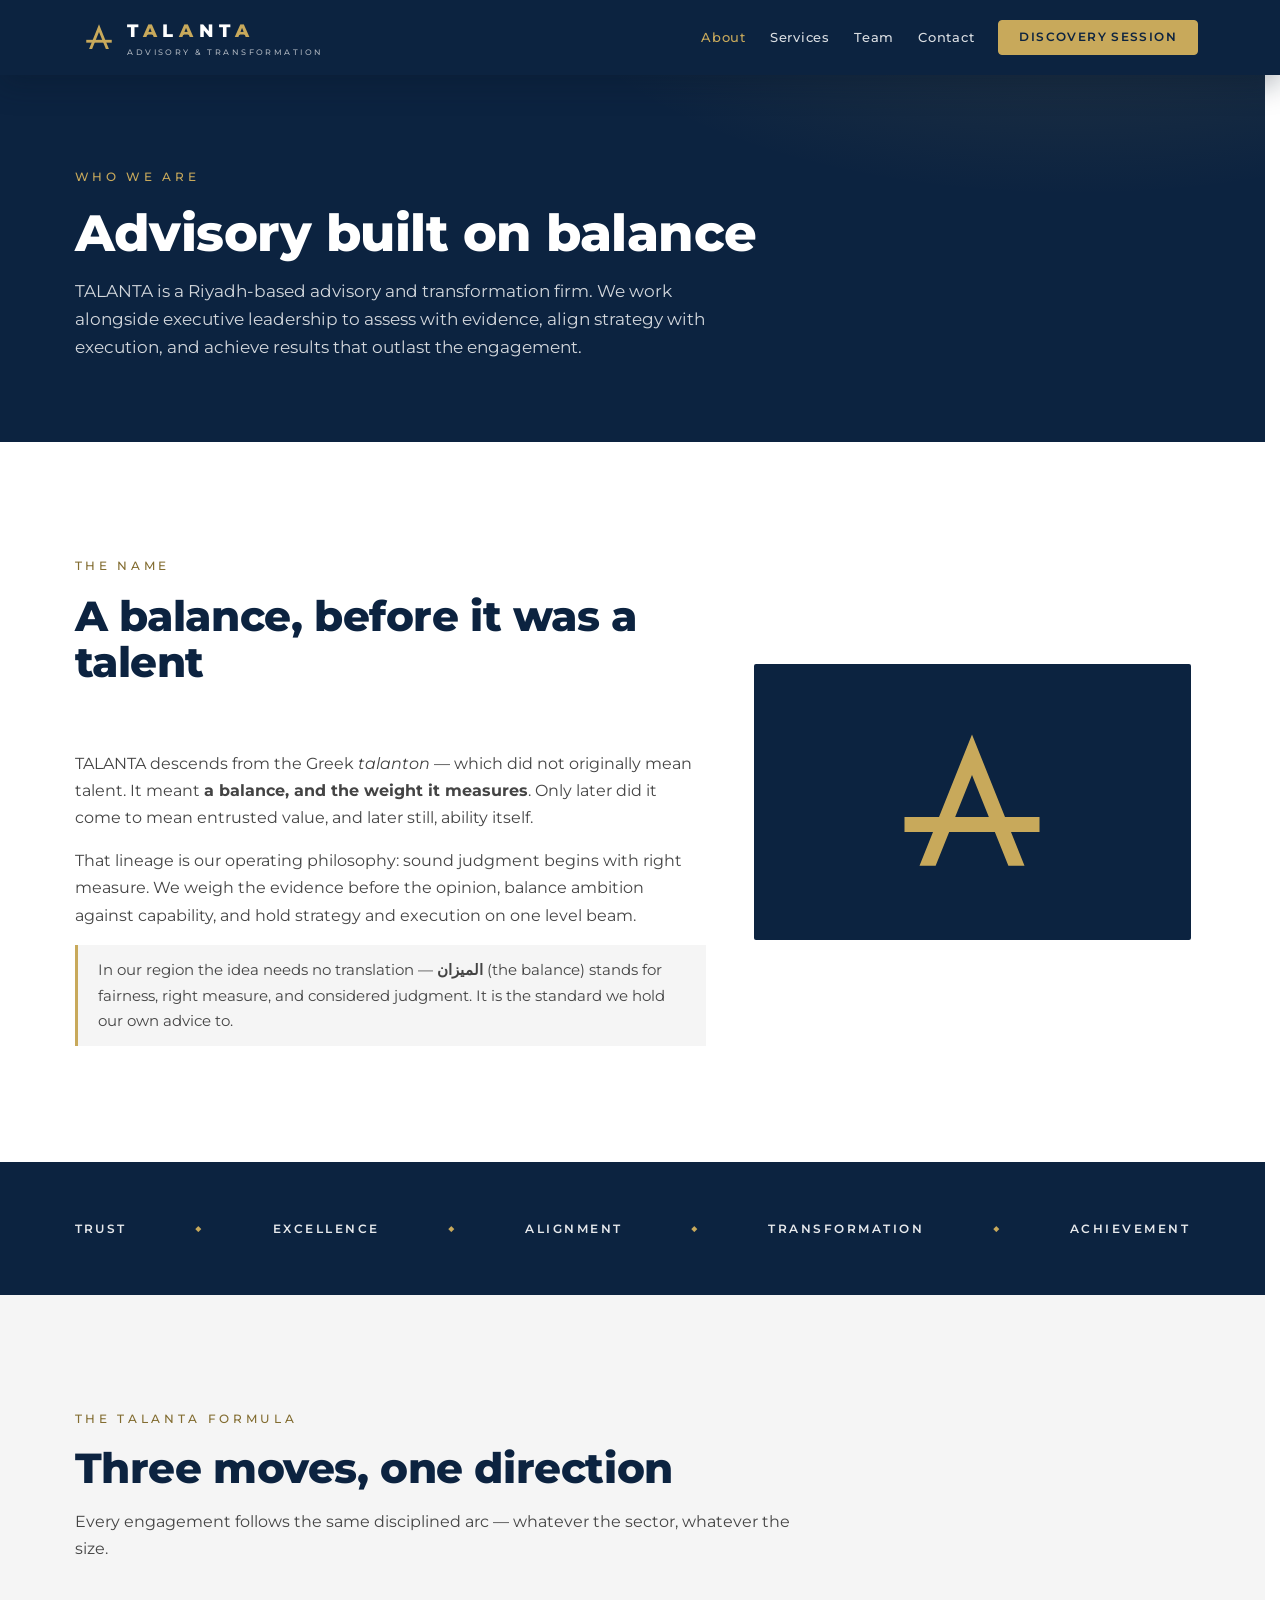
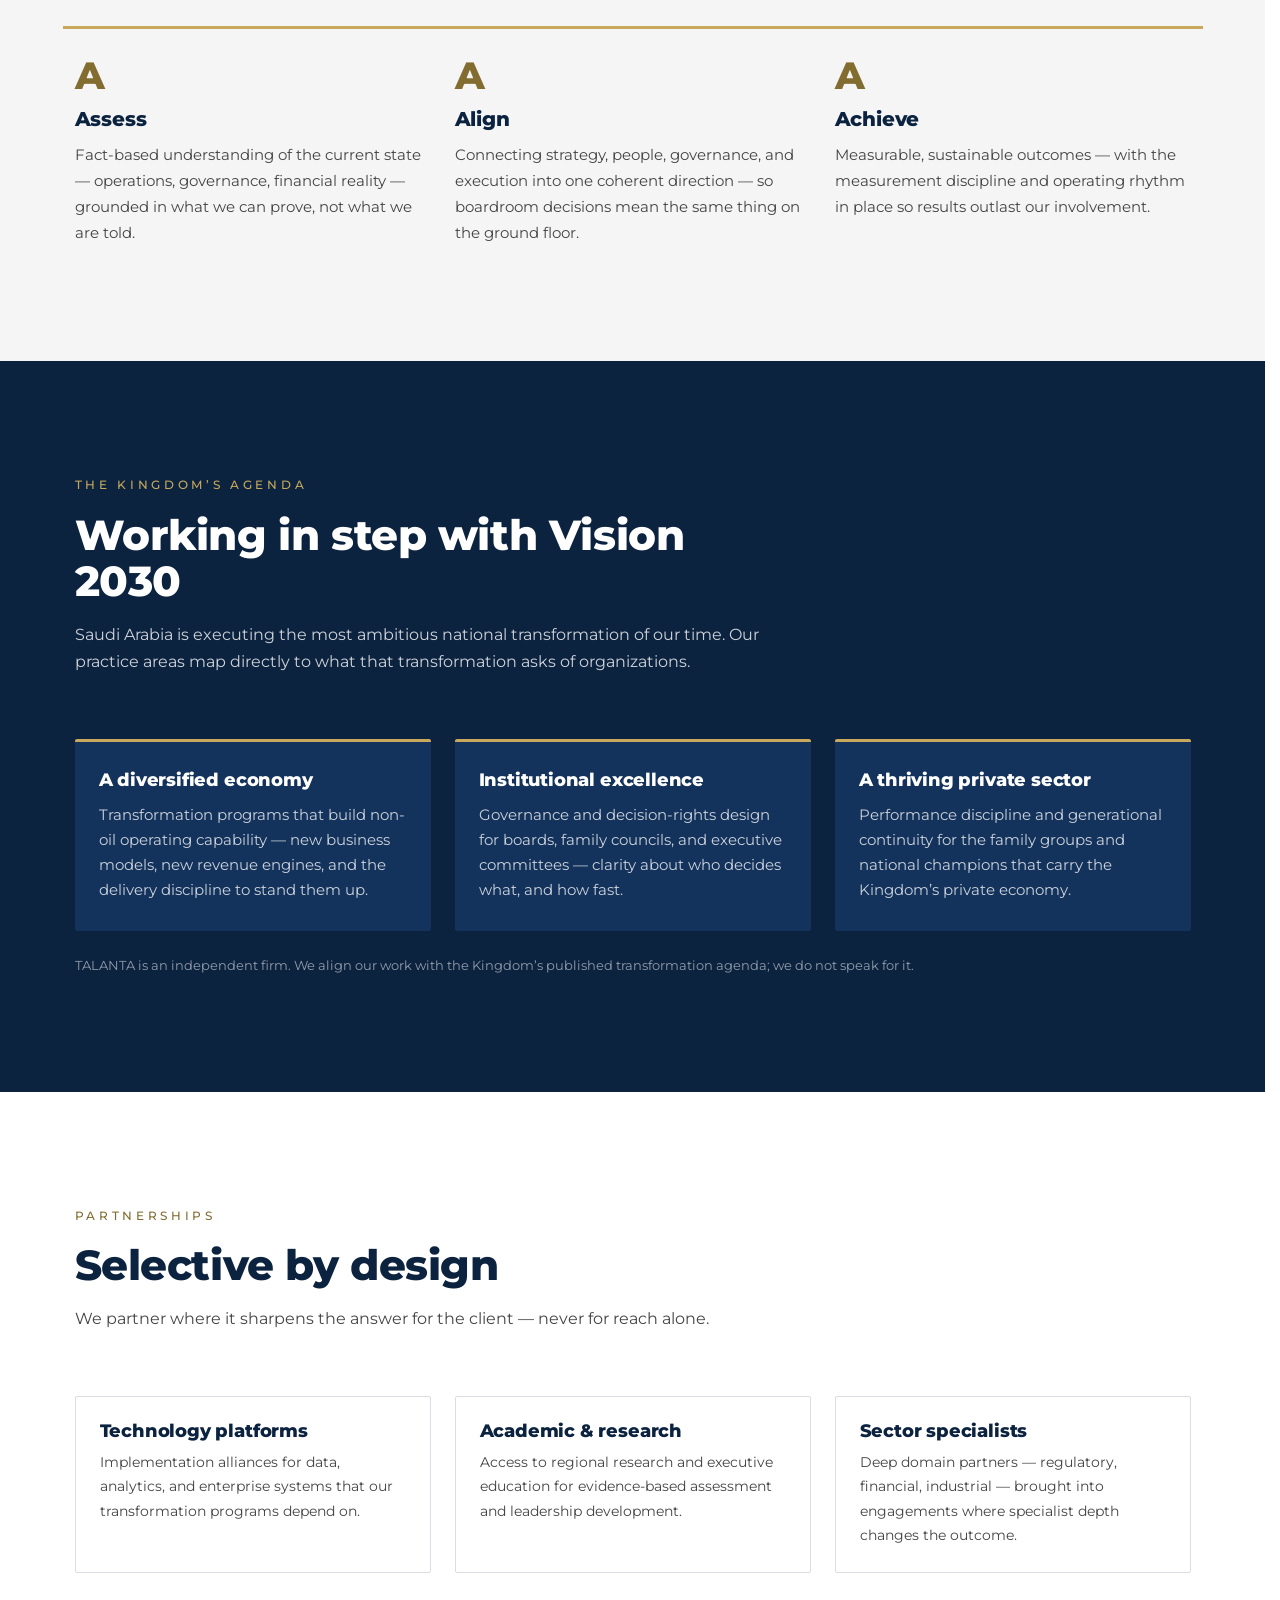
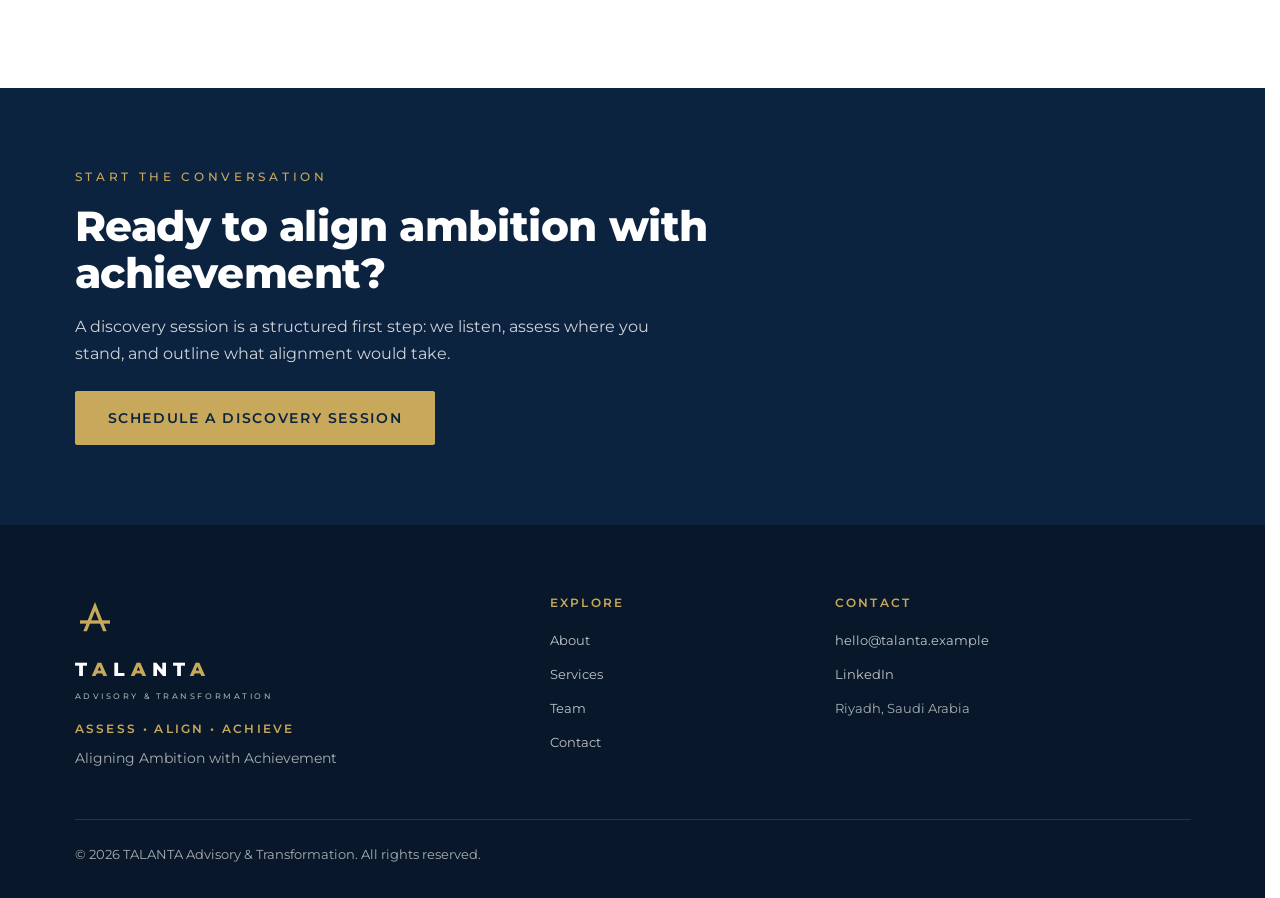
==== about.html @ ea2479b6 "Phase 1 interior pages: About, Team, Services, Contact + multi-page nav - Shared page chrome (nav/pa" ====
<!DOCTYPE html>
<html lang="en" dir="ltr" class="no-js">
<head>
<meta charset="UTF-8">
<meta name="viewport" content="width=device-width, initial-scale=1.0">
<title>About — TALANTA</title>
<meta name="description" content="TALANTA Advisory & Transformation, Riyadh — who we are, the meaning behind the name, our formula, and how our work aligns with Saudi Arabia's transformation agenda.">
<link rel="icon" href="favicon.svg" type="image/svg+xml">
<link rel="preconnect" href="https://fonts.googleapis.com">
<link rel="preconnect" href="https://fonts.gstatic.com" crossorigin>
<link href="https://fonts.googleapis.com/css2?family=Montserrat:wght@400;500;600;800&display=swap" rel="stylesheet">
<link rel="stylesheet" href="https://cdn.jsdelivr.net/npm/bootstrap@5.3.3/dist/css/bootstrap.min.css"
      integrity="sha384-QWTKZyjpPEjISv5WaRU9OFeRpok6YctnYmDr5pNlyT2bRjXh0JMhjY6hW+ALEwIH" crossorigin="anonymous">
<link rel="stylesheet" href="talanta.css">
<script>document.documentElement.classList.remove('no-js');</script>

<style>
/* About — page-specific */
h1,h2,h3{ font-weight:800; color:var(--tal-navy); line-height:1.12; letter-spacing:-.01em; }

.story-mark{ display:flex; align-items:center; justify-content:center; background:var(--tal-navy); border-radius:var(--bs-border-radius); padding:3rem; height:100%; min-height:260px; }
.name-note{ border-inline-start:3px solid var(--tal-gold); padding:.75rem 1.25rem; background:var(--tal-gray); font-size:.95rem; }
.name-note .ar{ font-weight:600; }

.values-strip{ background:var(--tal-navy); padding-block:clamp(2.5rem,5vw,3.5rem); }
.values-strip li{ font-size:var(--fs-label); font-weight:600; letter-spacing:var(--track-label); text-transform:uppercase; color:rgba(255,255,255,.9); }
.values-strip .dot{ color:var(--tal-gold); font-size:.7rem; }

.pillar{ border-top:3px solid var(--tal-gold); padding-top:1.75rem; }
.pillar .step-num{ font-weight:800; font-size:2.4rem; color:var(--tal-gold-ink); line-height:1; margin-bottom:.75rem; }
.pillar h3{ font-size:var(--fs-h3); margin-bottom:.75rem; }
.pillar p{ font-size:.95rem; margin:0; }

.v2030-card{ background:var(--tal-navy-soft); border-top:3px solid var(--tal-gold); border-radius:var(--bs-border-radius); padding:1.75rem 1.5rem; height:100%; }
.v2030-card h3{ color:#fff; font-size:var(--fs-card); margin-bottom:.75rem; }
.v2030-card p{ color:rgba(255,255,255,.78); font-size:.92rem; margin:0; }
.v2030-note{ color:rgba(255,255,255,.55); font-size:.8rem; }

.partner-tile{ border:1px solid rgba(12,35,64,.15); border-radius:var(--bs-border-radius); padding:1.5rem; height:100%; }
.partner-tile h3{ font-size:var(--fs-card); margin-bottom:.5rem; }
.partner-tile p{ font-size:.9rem; margin:0; }
</style>
</head>
<body>

<a class="visually-hidden-focusable" href="#main">Skip to main content</a>

<!-- ================= NAV ================= -->
<nav class="site-nav solid" aria-label="Main">
  <div class="container-xl d-flex flex-wrap align-items-center justify-content-between">
    <a href="talanta-homepage.html" class="brand-word">
      <img src="assets/logo/talanta-mark.svg" alt="" width="34" height="34">
      <span class="brand-text">T<span class="a">A</span>L<span class="a">A</span>NT<span class="a">A</span>
        <span class="brand-sub">Advisory &amp; Transformation</span></span>
    </a>
    <button class="nav-toggle d-md-none" type="button" data-bs-toggle="collapse" data-bs-target="#navLinks"
            aria-controls="navLinks" aria-expanded="false" aria-label="Toggle navigation">
      <svg width="22" height="16" viewBox="0 0 22 16" fill="none" stroke="currentColor" stroke-width="2" aria-hidden="true"><path d="M1 1h20M1 8h20M1 15h20"/></svg>
    </button>
    <div class="collapse d-md-flex align-items-md-center gap-md-4 nav-links" id="navLinks">
      <a class="nav-a" href="about.html" aria-current="page">About</a>
      <a class="nav-a" href="services.html">Services</a>
      <a class="nav-a" href="team.html">Team</a>
      <a class="nav-a" href="contact.html">Contact</a>
      <a class="btn btn-tal-gold btn-sm nav-cta-btn" href="contact.html">Discovery Session</a>
    </div>
  </div>
</nav>

<main id="main">

<!-- ================= PAGE HERO ================= -->
<header class="page-hero">
  <div class="container-xl">
    <span class="eyebrow">Who We Are</span>
    <h1>Advisory built on balance</h1>
    <p class="lede">TALANTA is a Riyadh-based advisory and transformation firm. We work alongside executive leadership to assess with evidence, align strategy with execution, and achieve results that outlast the engagement.</p>
  </div>
</header>

<!-- ================= THE NAME ================= -->
<section class="tal-section-pad bg-white">
  <div class="container-xl">
    <div class="row g-5 align-items-center">
      <div class="col-12 col-lg-7">
        <div class="tal-section-head reveal">
          <span class="eyebrow">The Name</span>
          <h2>A balance, before it was a talent</h2>
        </div>
        <p class="reveal d1">TALANTA descends from the Greek <em>talanton</em> — which did not originally mean talent. It meant <strong>a balance, and the weight it measures</strong>. Only later did it come to mean entrusted value, and later still, ability itself.</p>
        <p class="reveal d1">That lineage is our operating philosophy: sound judgment begins with right measure. We weigh the evidence before the opinion, balance ambition against capability, and hold strategy and execution on one level beam.</p>
        <div class="name-note reveal d2">
          In our region the idea needs no translation — <span class="ar">الميزان</span> (the balance) stands for fairness, right measure, and considered judgment. It is the standard we hold our own advice to.
        </div>
      </div>
      <div class="col-12 col-lg-5 reveal d2">
        <div class="story-mark">
          <img src="assets/logo/talanta-mark.svg" alt="The TALANTA mark: the letter A with a level balance beam" width="180" height="180">
        </div>
      </div>
    </div>
  </div>
</section>

<!-- ================= VALUES ================= -->
<section class="values-strip" aria-label="Our values">
  <div class="container-xl">
    <ul class="list-unstyled d-flex flex-wrap justify-content-center justify-content-md-between align-items-center gap-3 column-gap-4 mb-0">
      <li>Trust</li><li class="dot" aria-hidden="true">&#9670;</li>
      <li>Excellence</li><li class="dot" aria-hidden="true">&#9670;</li>
      <li>Alignment</li><li class="dot" aria-hidden="true">&#9670;</li>
      <li>Transformation</li><li class="dot" aria-hidden="true">&#9670;</li>
      <li>Achievement</li>
    </ul>
  </div>
</section>

<!-- ================= THE FORMULA ================= -->
<section class="tal-section-pad bg-tal-gray">
  <div class="container-xl">
    <div class="tal-section-head reveal">
      <span class="eyebrow">The TALANTA Formula</span>
      <h2>Three moves, one direction</h2>
      <p>Every engagement follows the same disciplined arc — whatever the sector, whatever the size.</p>
    </div>
    <div class="row g-4">
      <div class="col-12 col-md-4 pillar reveal">
        <div class="step-num">A</div><h3>Assess</h3>
        <p>Fact-based understanding of the current state — operations, governance, financial reality — grounded in what we can prove, not what we are told.</p>
      </div>
      <div class="col-12 col-md-4 pillar reveal d1">
        <div class="step-num">A</div><h3>Align</h3>
        <p>Connecting strategy, people, governance, and execution into one coherent direction — so boardroom decisions mean the same thing on the ground floor.</p>
      </div>
      <div class="col-12 col-md-4 pillar reveal d2">
        <div class="step-num">A</div><h3>Achieve</h3>
        <p>Measurable, sustainable outcomes — with the measurement discipline and operating rhythm in place so results outlast our involvement.</p>
      </div>
    </div>
  </div>
</section>

<!-- ================= VISION 2030 ALIGNMENT ================= -->
<section class="tal-section-pad" style="background:var(--tal-navy)">
  <div class="container-xl on-dark">
    <div class="tal-section-head reveal">
      <span class="eyebrow">The Kingdom&rsquo;s Agenda</span>
      <h2 style="color:#fff">Working in step with Vision 2030</h2>
      <p style="color:rgba(255,255,255,.8)">Saudi Arabia is executing the most ambitious national transformation of our time. Our practice areas map directly to what that transformation asks of organizations.</p>
    </div>
    <div class="row g-4">
      <div class="col-12 col-md-4 reveal">
        <div class="v2030-card">
          <h3>A diversified economy</h3>
          <p>Transformation programs that build non-oil operating capability — new business models, new revenue engines, and the delivery discipline to stand them up.</p>
        </div>
      </div>
      <div class="col-12 col-md-4 reveal d1">
        <div class="v2030-card">
          <h3>Institutional excellence</h3>
          <p>Governance and decision-rights design for boards, family councils, and executive committees — clarity about who decides what, and how fast.</p>
        </div>
      </div>
      <div class="col-12 col-md-4 reveal d2">
        <div class="v2030-card">
          <h3>A thriving private sector</h3>
          <p>Performance discipline and generational continuity for the family groups and national champions that carry the Kingdom&rsquo;s private economy.</p>
        </div>
      </div>
    </div>
    <p class="v2030-note mt-4 mb-0 reveal">TALANTA is an independent firm. We align our work with the Kingdom&rsquo;s published transformation agenda; we do not speak for it.</p>
  </div>
</section>

<!-- ================= PARTNERSHIPS (seed) ================= -->
<section class="tal-section-pad bg-white">
  <div class="container-xl">
    <div class="tal-section-head reveal">
      <span class="eyebrow">Partnerships</span>
      <h2>Selective by design</h2>
      <p>We partner where it sharpens the answer for the client — never for reach alone.</p>
    </div>
    <div class="row g-4">
      <div class="col-12 col-md-4 reveal">
        <div class="partner-tile"><h3>Technology platforms</h3><p>Implementation alliances for data, analytics, and enterprise systems that our transformation programs depend on.</p></div>
      </div>
      <div class="col-12 col-md-4 reveal d1">
        <div class="partner-tile"><h3>Academic &amp; research</h3><p>Access to regional research and executive education for evidence-based assessment and leadership development.</p></div>
      </div>
      <div class="col-12 col-md-4 reveal d2">
        <div class="partner-tile"><h3>Sector specialists</h3><p>Deep domain partners — regulatory, financial, industrial — brought into engagements where specialist depth changes the outcome.</p></div>
      </div>
    </div>
  </div>
</section>

<!-- ================= CTA ================= -->
<section class="tal-cta-band">
  <div class="container-xl inner on-dark">
    <span class="eyebrow d-block mb-3 reveal">Start the Conversation</span>
    <h2 class="reveal d1">Ready to align ambition with achievement?</h2>
    <p class="my-3 reveal d2">A discovery session is a structured first step: we listen, assess where you stand, and outline what alignment would take.</p>
    <a class="btn btn-tal-gold mt-2 reveal d2" href="contact.html">Schedule a Discovery Session</a>
  </div>
</section>

</main>

<!-- ================= FOOTER ================= -->
<footer class="site-footer">
  <div class="container-xl">
    <div class="row g-4 gy-5 mb-5">
      <div class="col-12 col-md-5">
        <img src="assets/logo/talanta-mark.svg" alt="" width="40" height="40" class="d-block mb-3">
        <span class="foot-word">T<span class="a">A</span>L<span class="a">A</span>NT<span class="a">A</span></span>
        <span class="foot-desc">Advisory &amp; Transformation</span>
        <span class="foot-method">Assess &bull; Align &bull; Achieve</span>
        <p class="foot-tagline">Aligning Ambition with Achievement</p>
      </div>
      <div class="col-6 col-md-3">
        <h3 class="foot-h">Explore</h3>
        <a class="foot-link" href="about.html">About</a>
        <a class="foot-link" href="services.html">Services</a>
        <a class="foot-link" href="team.html">Team</a>
        <a class="foot-link" href="contact.html">Contact</a>
      </div>
      <div class="col-6 col-md-4">
        <h3 class="foot-h">Contact</h3>
        <a class="foot-link" href="mailto:hello@talanta.example">hello@talanta.example</a>
        <!-- TODO: replace with the real company page URL before launch -->
        <a class="foot-link" href="https://www.linkedin.com/company/talanta-advisory" target="_blank" rel="noopener">LinkedIn</a>
        <span class="foot-text">Riyadh, Saudi Arabia</span>
      </div>
    </div>
    <div class="foot-base">
      <span>&copy; 2026 TALANTA Advisory &amp; Transformation. All rights reserved.</span>
    </div>
  </div>
</footer>

<script src="https://cdn.jsdelivr.net/npm/bootstrap@5.3.3/dist/js/bootstrap.bundle.min.js"
        integrity="sha384-YvpcrYf0tY3lHB60NNkmXc5s9fDVZLESaAA55NDzOxhy9GkcIdslK1eN7N6jIeHz" crossorigin="anonymous"></script>
<script>
(function(){
  const els = document.querySelectorAll('.reveal');
  if (window.matchMedia('(prefers-reduced-motion: reduce)').matches){
    els.forEach(e => e.classList.add('in')); return;
  }
  const io = new IntersectionObserver(es => es.forEach(e => {
    if (e.isIntersecting){ e.target.classList.add('in'); io.unobserve(e.target); }
  }), { threshold: .12 });
  els.forEach(e => io.observe(e));
})();
</script>
</body>
</html>
---- talanta.css ----
/* ============================================================
   TALANTA — shared design tokens & core components
   Single source of truth consumed by every page.
   Load order: bootstrap.min.css → talanta.css → page <style>.
   ============================================================ */
:root{
  /* color */
  --tal-navy:      #0C2340;   /* TALANTA Navy — HEX per brand guidelines */
  --tal-navy-soft: #14335C;   /* derived tint for layering on navy */
  --tal-navy-deep: #081729;   /* derived shade for footers */
  --tal-gold:      #C8A95B;   /* TALANTA Gold — HEX per brand guidelines */
  --tal-gold-ink:  #826C30;   /* text gold: AA (4.6:1+) on white and light tints */
  --tal-gold-dim:  rgba(200,169,91,.35);
  --tal-charcoal:  #444444;
  --tal-gray:      #F5F5F5;

  /* type ramp */
  --font-latin: 'Montserrat', -apple-system, sans-serif;
  --fs-h2:      clamp(1.7rem, 3.6vw, 2.6rem);
  --fs-h3:      1.25rem;
  --fs-card:    1.15rem;   /* card titles over imagery */
  --fs-eyebrow: .72rem;
  --fs-label:   .78rem;
  --fs-small:   .8rem;

  /* tracking — four tiers only */
  --track-nav:     .06em;
  --track-btn:     .12em;
  --track-label:   .2em;
  --track-eyebrow: .32em;

  /* motion */
  --tal-dur:  .8s;
  --tal-ease: cubic-bezier(.2,.7,.3,1);

  /* bootstrap theme */
  --bs-body-font-family: var(--font-latin);
  --bs-body-color: var(--tal-charcoal);
  --bs-body-line-height: 1.7;
  --bs-border-radius: 2px;   /* near-square: institutional, not app-like */
}
.bg-tal-gray{ background-color: var(--tal-gray); }

/* Scroll lock without the ~15px layout jolt on release. Chromium reserves no
   scrollbar gutter for overflow:hidden (even with scrollbar-gutter:stable), so
   hiding overflow during the preloader removed the scrollbar and shifted the
   layout when it came back. Instead: keep the scrollbar rendered during the
   lock (overflow-y:scroll) and clamp body to the viewport height — nothing
   overflows, so the page cannot scroll, and the width never changes. */
html{ scrollbar-gutter: stable; }
html:has(body.is-loading){ overflow-y: scroll; }
body.is-loading{ overflow: hidden; height: 100vh; }
.no-js body.is-loading{ overflow: auto; height: auto; }   /* no JS ever removes the class */

/* focus — gold by default; white on gold surfaces so the ring never vanishes */
:focus-visible{ outline: 2px solid var(--tal-gold); outline-offset: 3px; }
.btn-tal-gold:focus-visible{ outline: 2px solid #fff; outline-offset: 3px; }

/* ---------------- eyebrow ---------------- */
.eyebrow{
  font-family: var(--font-latin);
  font-weight: 500;
  font-size: var(--fs-eyebrow);
  letter-spacing: var(--track-eyebrow);
  text-transform: uppercase;
  color: var(--tal-gold-ink);
}
.on-dark .eyebrow{ color: var(--tal-gold); }

/* ---------------- buttons — one spec, 4px grid ---------------- */
.btn{
  font-weight: 600;
  font-size: .85rem;
  letter-spacing: var(--track-btn);
  text-transform: uppercase;
  padding: 1rem 2rem;
}
.btn-sm{ padding: .5rem 1.25rem; font-size: .72rem; }
.btn-tal-gold{
  --bs-btn-bg: var(--tal-gold); --bs-btn-color: var(--tal-navy); --bs-btn-border-color: var(--tal-gold);
  --bs-btn-hover-bg: #fff; --bs-btn-hover-color: var(--tal-navy); --bs-btn-hover-border-color: #fff;
  --bs-btn-active-bg: var(--tal-gold); --bs-btn-active-color: var(--tal-navy); --bs-btn-active-border-color: var(--tal-gold);
}
.btn-tal-outline{
  --bs-btn-bg: transparent; --bs-btn-color: #fff; --bs-btn-border-color: rgba(255,255,255,.5);
  --bs-btn-hover-bg: transparent; --bs-btn-hover-color: var(--tal-gold); --bs-btn-hover-border-color: var(--tal-gold);
  --bs-btn-active-bg: transparent; --bs-btn-active-color: var(--tal-gold); --bs-btn-active-border-color: var(--tal-gold);
}

/* ---------------- contact form on navy ---------------- */
.tal-form .form-label{
  color: rgba(255,255,255,.85);
  font-size: var(--fs-label); font-weight: 600;
  letter-spacing: var(--track-btn); text-transform: uppercase;
  margin-bottom: .5rem;
}
.tal-form .form-control{
  background: rgba(255,255,255,.07);
  border: 1px solid rgba(255,255,255,.28);
  color: #fff;
  border-radius: var(--bs-border-radius);
  padding: .75rem 1rem;
}
.tal-form .form-control:focus{
  background: rgba(255,255,255,.11);
  border-color: var(--tal-gold);
  box-shadow: 0 0 0 .2rem rgba(200,169,91,.25);
  color: #fff;
}
.cta-alt{ color: rgba(255,255,255,.65); font-size: .85rem; }
.cta-alt a{ color: var(--tal-gold); text-decoration: underline; text-underline-offset: 3px; }

/* ---------------- reveal on scroll — one motion spec ---------------- */
.reveal{ opacity: 0; transform: translateY(22px); transition: opacity var(--tal-dur) ease, transform var(--tal-dur) var(--tal-ease); }
.reveal.in{ opacity: 1; transform: none; }
.d1{ transition-delay: .12s } .d2{ transition-delay: .24s } .d3{ transition-delay: .36s }
@media (prefers-reduced-motion: reduce){ .reveal{ opacity: 1; transform: none; transition: none; } }
.no-js .reveal{ opacity: 1 !important; transform: none !important; }

/* ============================================================
   SHARED PAGE CHROME — nav, page hero, CTA band, footer
   (used by interior pages; homepage keeps identical local copies)
   ============================================================ */
.site-nav{
  position: fixed; inset-inline: 0; top: 0; z-index: 100;
  background: linear-gradient(rgba(8,23,41,.55), transparent);
  transition: background .35s ease, box-shadow .35s ease;
  padding-block: 1rem;
}
.site-nav.scrolled, .site-nav.solid{ background: var(--tal-navy); box-shadow: 0 8px 30px rgba(8,23,41,.35); }
.site-nav .brand-word{
  display: inline-flex; align-items: center; gap: .7rem;
  font-weight: 800; font-size: 1.1rem; letter-spacing: var(--track-eyebrow);
  color: #fff; text-decoration: none;
}
.site-nav .brand-word .brand-text{ display: inline-block; }
.site-nav .brand-word .a{ color: var(--tal-gold); }
.site-nav .brand-sub{ display: block; font-size: .48rem; font-weight: 500; letter-spacing: var(--track-eyebrow); color: rgba(255,255,255,.65); text-transform: uppercase; }
.site-nav .nav-a{ font-size: var(--fs-small); font-weight: 500; letter-spacing: var(--track-nav); color: rgba(255,255,255,.85); text-decoration: none; transition: color .2s; }
.site-nav .nav-a:hover, .site-nav .nav-a[aria-current="page"]{ color: var(--tal-gold); }
.nav-toggle{
  background: transparent; border: 1px solid rgba(255,255,255,.4); color: #fff;
  min-width: 44px; min-height: 44px; border-radius: var(--bs-border-radius); line-height: 0;
  display: inline-flex; align-items: center; justify-content: center;
  transition: border-color .2s, color .2s;
}
.nav-toggle:hover{ border-color: var(--tal-gold); color: var(--tal-gold); }
@media (max-width: 767.98px){
  .nav-links{ flex-basis: 100%; padding-block: 1rem .5rem; }
  .nav-links .nav-a{ display: block; padding: .5rem 0; }
  .nav-links .nav-cta-btn{ margin-top: .75rem; display: inline-block; }
}

.page-hero{
  background: radial-gradient(900px 400px at 85% -10%, rgba(200,169,91,.14), transparent 60%), var(--tal-navy);
  color: #fff;
  padding-block: clamp(8rem, 16vw, 10.5rem) clamp(3.5rem, 7vw, 5rem);
}
.page-hero .eyebrow{ color: var(--tal-gold); display: block; margin-bottom: 1rem; }
.page-hero h1{ color: #fff; font-weight: 800; letter-spacing: -.01em; line-height: 1.12; font-size: clamp(2rem, 4.6vw, 3.2rem); max-width: 22ch; margin-bottom: 1rem; }
.page-hero .lede{ color: rgba(255,255,255,.82); max-width: 58ch; font-size: clamp(1rem, 1.3vw, 1.12rem); margin: 0; }

.tal-h{ font-weight: 800; color: var(--tal-navy); line-height: 1.12; letter-spacing: -.01em; }
.tal-section-pad{ padding-block: clamp(4rem, 9vw, 7.5rem); }
.tal-section-head{ max-width: 720px; margin-bottom: clamp(2.5rem, 6vw, 4rem); }
.tal-section-head .eyebrow{ display: block; margin-bottom: 1rem; }
.tal-section-head h2{ font-size: var(--fs-h2); margin-bottom: 1rem; }

.tal-cta-band{ background: var(--tal-navy); color: #fff; }
.tal-cta-band .inner{ padding-block: clamp(3.5rem, 7vw, 5rem); }
.tal-cta-band h2{ color: #fff; font-size: var(--fs-h2); max-width: 24ch; }
.tal-cta-band p{ color: rgba(255,255,255,.8); max-width: 54ch; }

.site-footer{ background: var(--tal-navy-deep); color: rgba(255,255,255,.65); padding-block: clamp(3rem,6vw,4.5rem) 2rem; font-size: var(--fs-small); }
.site-footer a{ color: rgba(255,255,255,.75); text-decoration: none; }
.site-footer a:hover{ color: var(--tal-gold); }
.foot-word{ display: block; font-weight: 800; font-size: 1.2rem; letter-spacing: var(--track-eyebrow); color: #fff; }
.foot-word .a{ color: var(--tal-gold); }
.foot-desc{ display: block; font-size: .5rem; font-weight: 500; letter-spacing: var(--track-eyebrow); text-transform: uppercase; color: rgba(255,255,255,.65); margin-top: .25rem; }
.foot-method{ display: block; margin-top: 1rem; font-size: .72rem; font-weight: 600; letter-spacing: var(--track-label); text-transform: uppercase; color: var(--tal-gold); }
.foot-tagline{ margin: .5rem 0 0; font-size: .88rem; }
.foot-h{ font-size: .72rem; font-weight: 600; letter-spacing: var(--track-label); text-transform: uppercase; color: var(--tal-gold); margin-bottom: 1rem; }
.foot-link{ display: block; padding-block: .25rem; margin-bottom: .25rem; }
.foot-text{ display: block; padding-block: .25rem; }
.foot-base{ border-top: 1px solid rgba(255,255,255,.12); padding-top: 1.5rem; }
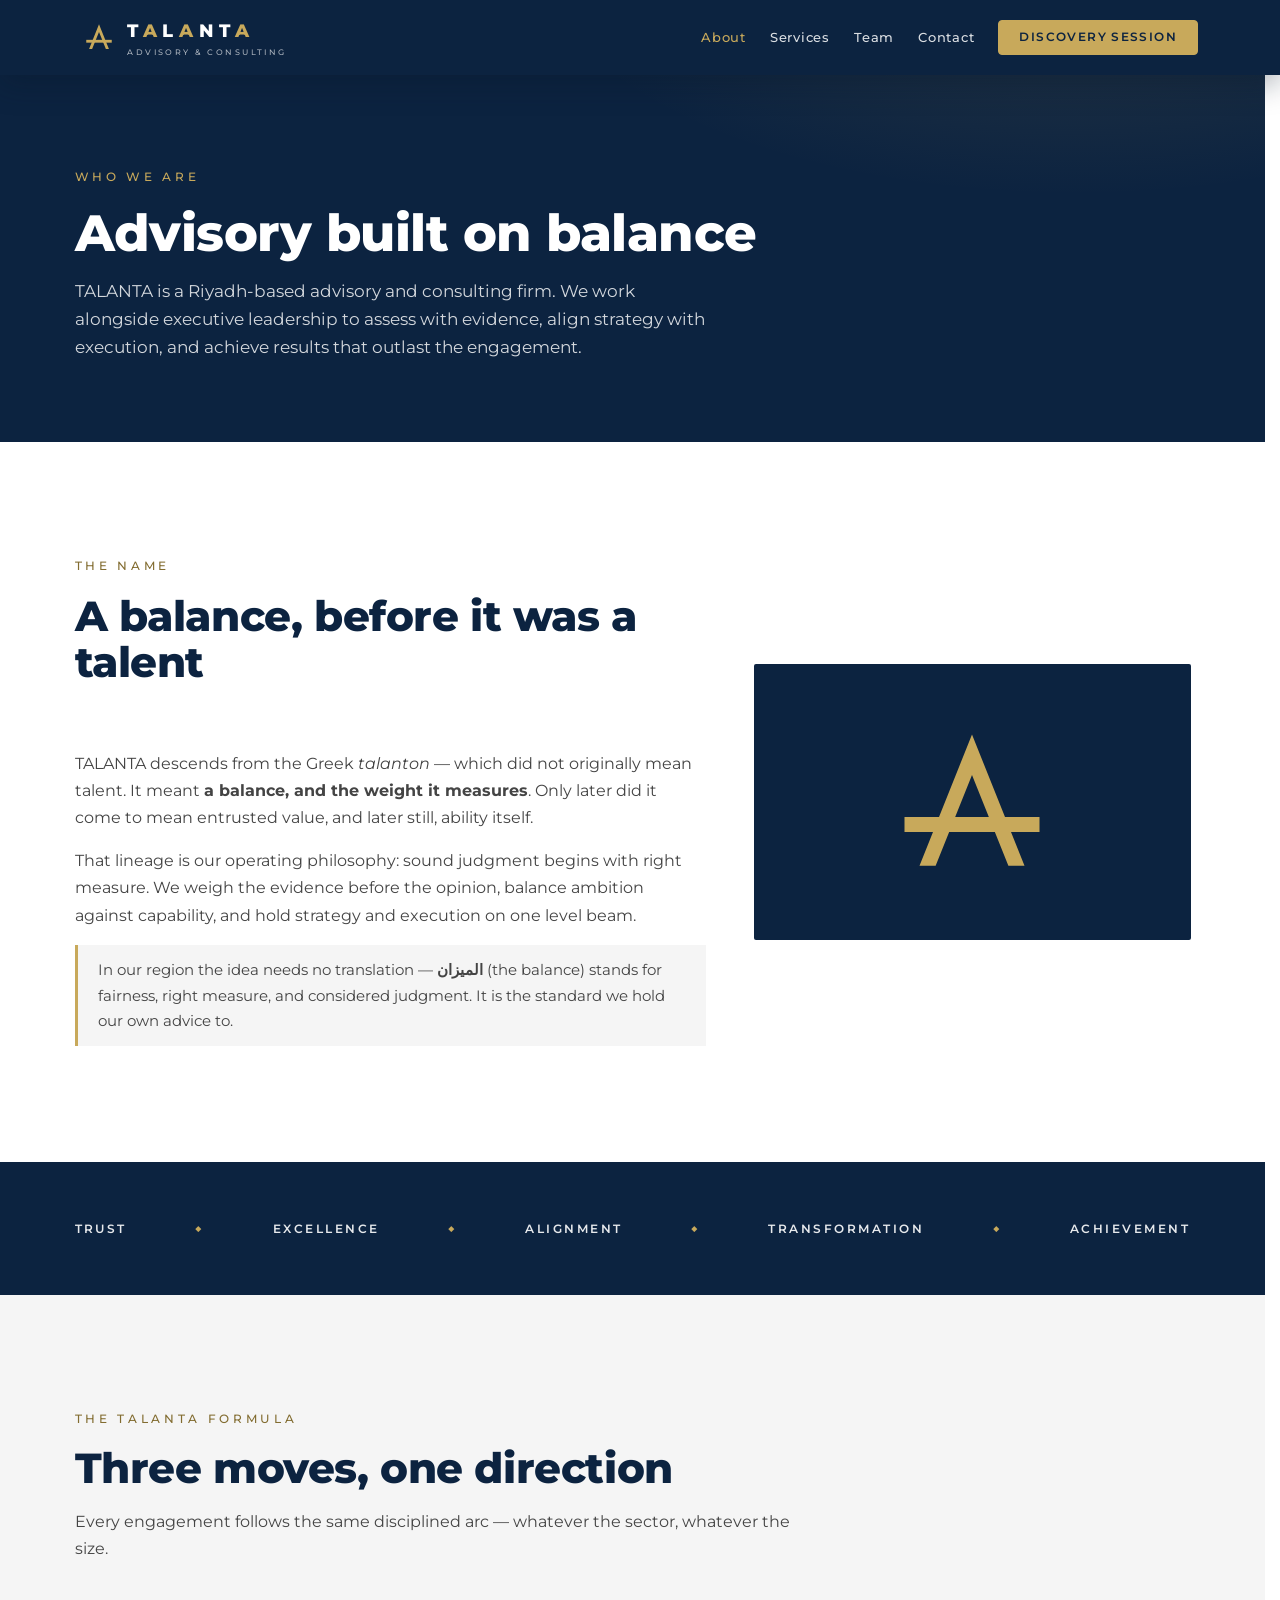
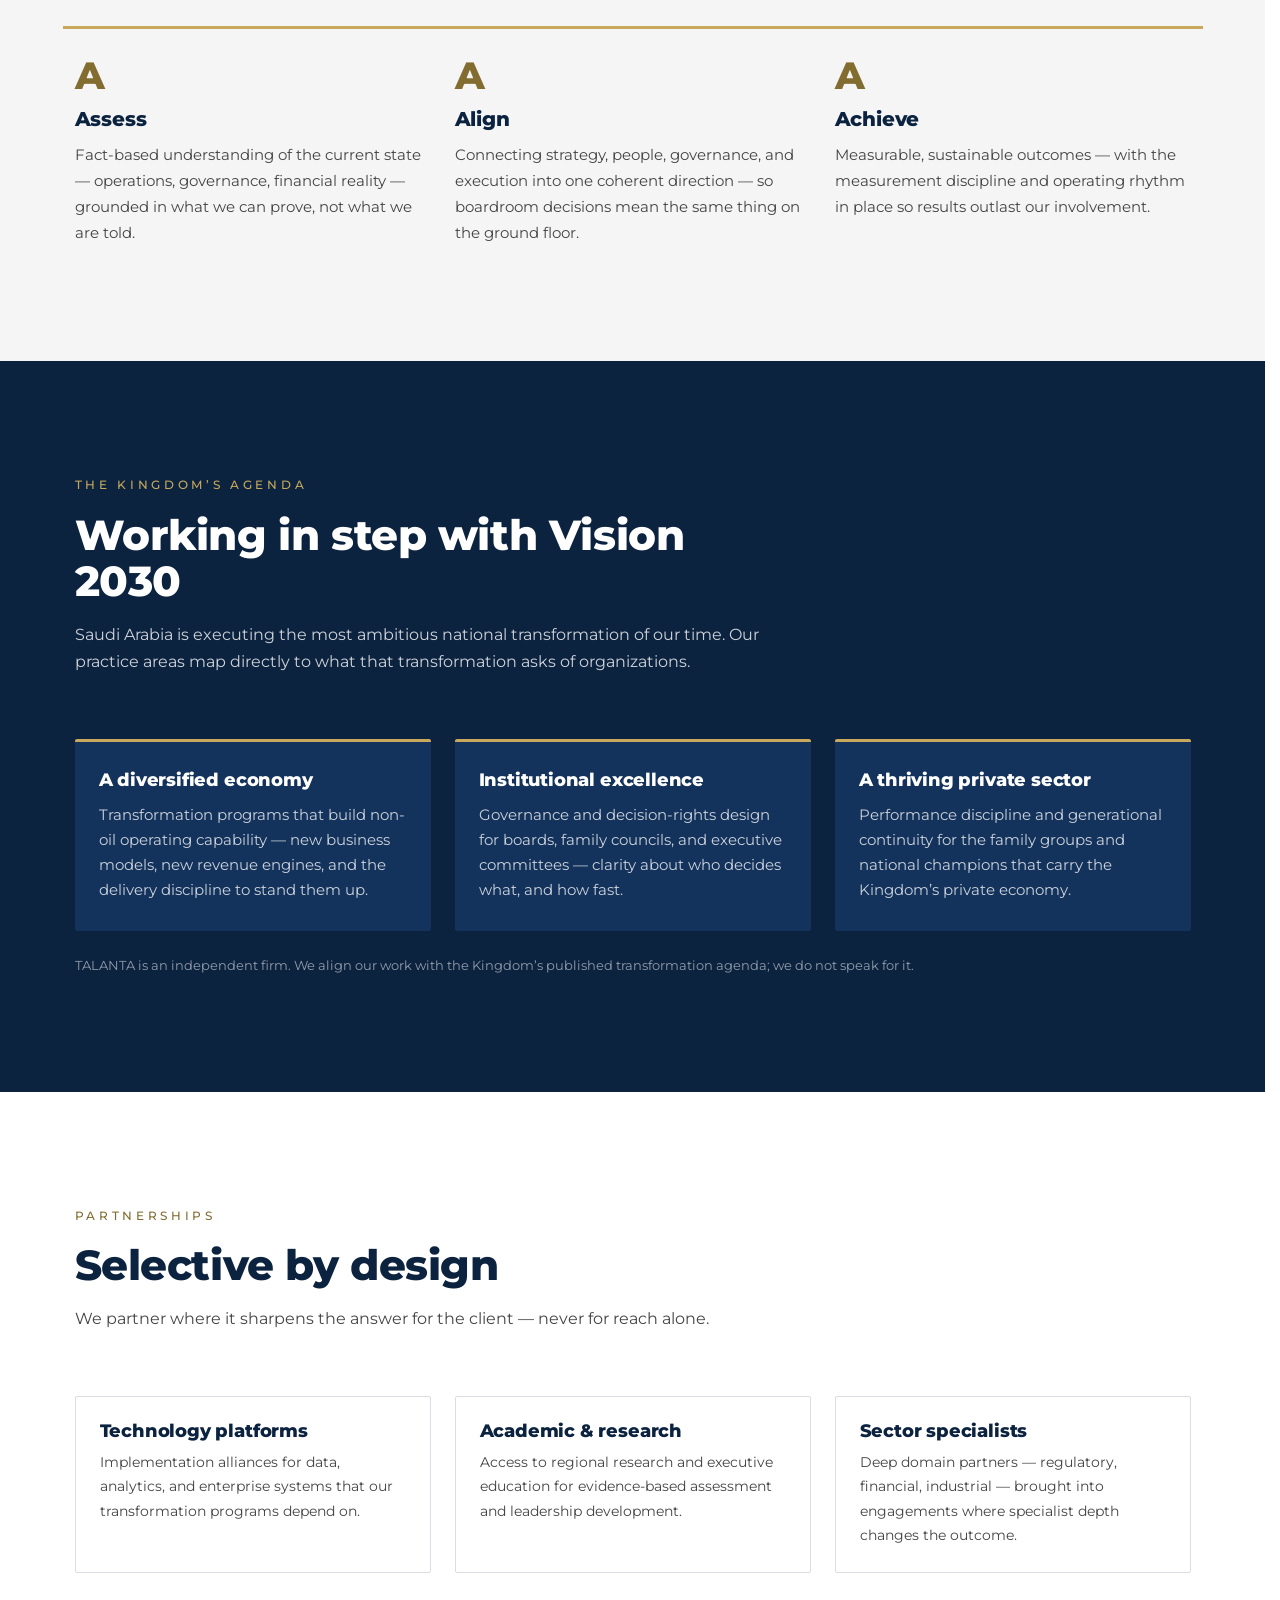
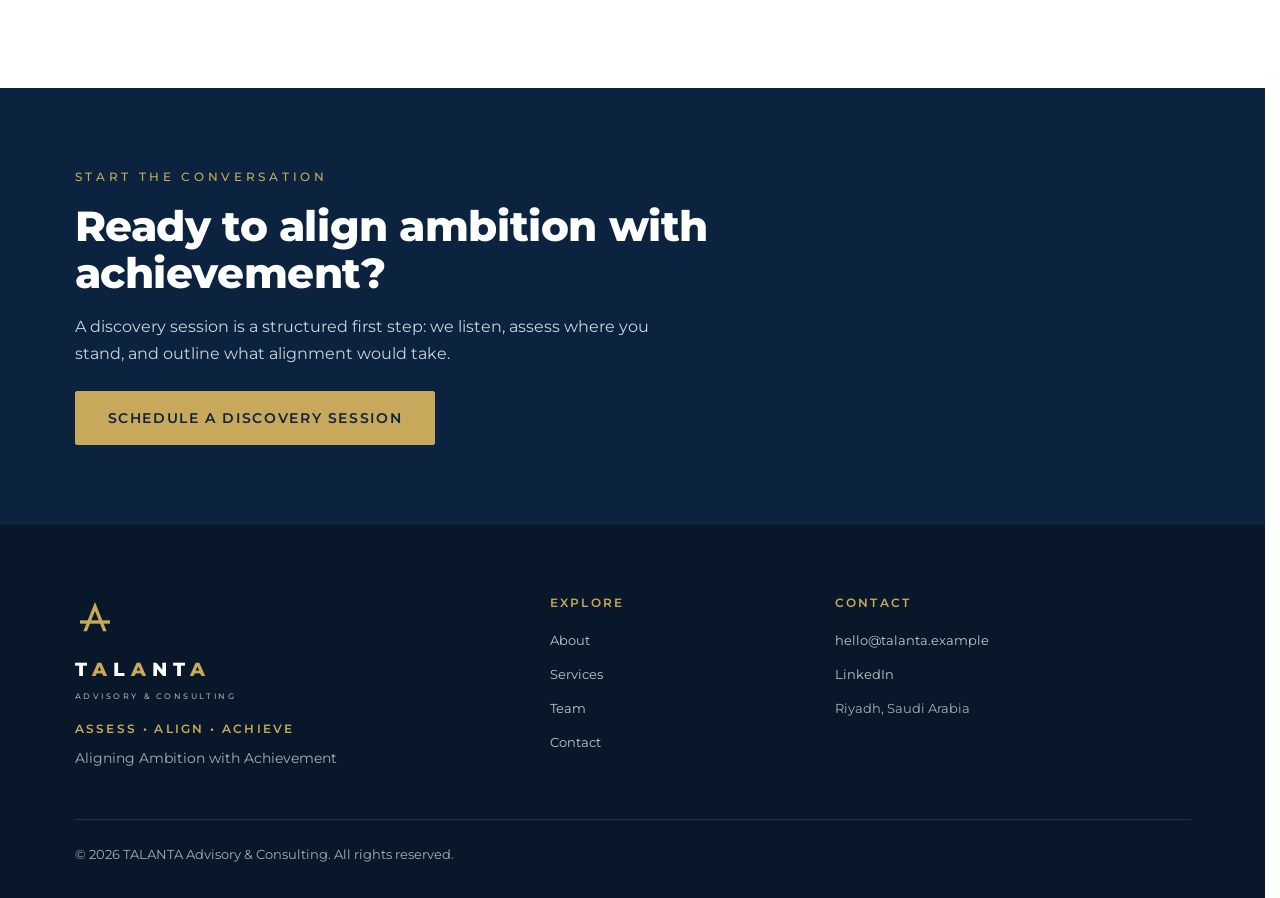
==== commit 5beeef3a: "Rebrand descriptor to 'Advisory & Consulting'; bespoke service illustrations - All 55 descriptor occ" ====
--- a/about.html
+++ b/about.html
@@ -4,7 +4,7 @@
 <meta charset="UTF-8">
 <meta name="viewport" content="width=device-width, initial-scale=1.0">
 <title>About — TALANTA</title>
-<meta name="description" content="TALANTA Advisory & Transformation, Riyadh — who we are, the meaning behind the name, our formula, and how our work aligns with Saudi Arabia's transformation agenda.">
+<meta name="description" content="TALANTA Advisory & Consulting, Riyadh — who we are, the meaning behind the name, our formula, and how our work aligns with Saudi Arabia's transformation agenda.">
 <link rel="icon" href="favicon.svg" type="image/svg+xml">
 <link rel="preconnect" href="https://fonts.googleapis.com">
 <link rel="preconnect" href="https://fonts.gstatic.com" crossorigin>
@@ -51,7 +51,7 @@
     <a href="talanta-homepage.html" class="brand-word">
       <img src="assets/logo/talanta-mark.svg" alt="" width="34" height="34">
       <span class="brand-text">T<span class="a">A</span>L<span class="a">A</span>NT<span class="a">A</span>
-        <span class="brand-sub">Advisory &amp; Transformation</span></span>
+        <span class="brand-sub">Advisory &amp; Consulting</span></span>
     </a>
     <button class="nav-toggle d-md-none" type="button" data-bs-toggle="collapse" data-bs-target="#navLinks"
             aria-controls="navLinks" aria-expanded="false" aria-label="Toggle navigation">
@@ -74,7 +74,7 @@
   <div class="container-xl">
     <span class="eyebrow">Who We Are</span>
     <h1>Advisory built on balance</h1>
-    <p class="lede">TALANTA is a Riyadh-based advisory and transformation firm. We work alongside executive leadership to assess with evidence, align strategy with execution, and achieve results that outlast the engagement.</p>
+    <p class="lede">TALANTA is a Riyadh-based advisory and consulting firm. We work alongside executive leadership to assess with evidence, align strategy with execution, and achieve results that outlast the engagement.</p>
   </div>
 </header>
 
@@ -213,7 +213,7 @@
       <div class="col-12 col-md-5">
         <img src="assets/logo/talanta-mark.svg" alt="" width="40" height="40" class="d-block mb-3">
         <span class="foot-word">T<span class="a">A</span>L<span class="a">A</span>NT<span class="a">A</span></span>
-        <span class="foot-desc">Advisory &amp; Transformation</span>
+        <span class="foot-desc">Advisory &amp; Consulting</span>
         <span class="foot-method">Assess &bull; Align &bull; Achieve</span>
         <p class="foot-tagline">Aligning Ambition with Achievement</p>
       </div>
@@ -233,7 +233,7 @@
       </div>
     </div>
     <div class="foot-base">
-      <span>&copy; 2026 TALANTA Advisory &amp; Transformation. All rights reserved.</span>
+      <span>&copy; 2026 TALANTA Advisory &amp; Consulting. All rights reserved.</span>
     </div>
   </div>
 </footer>
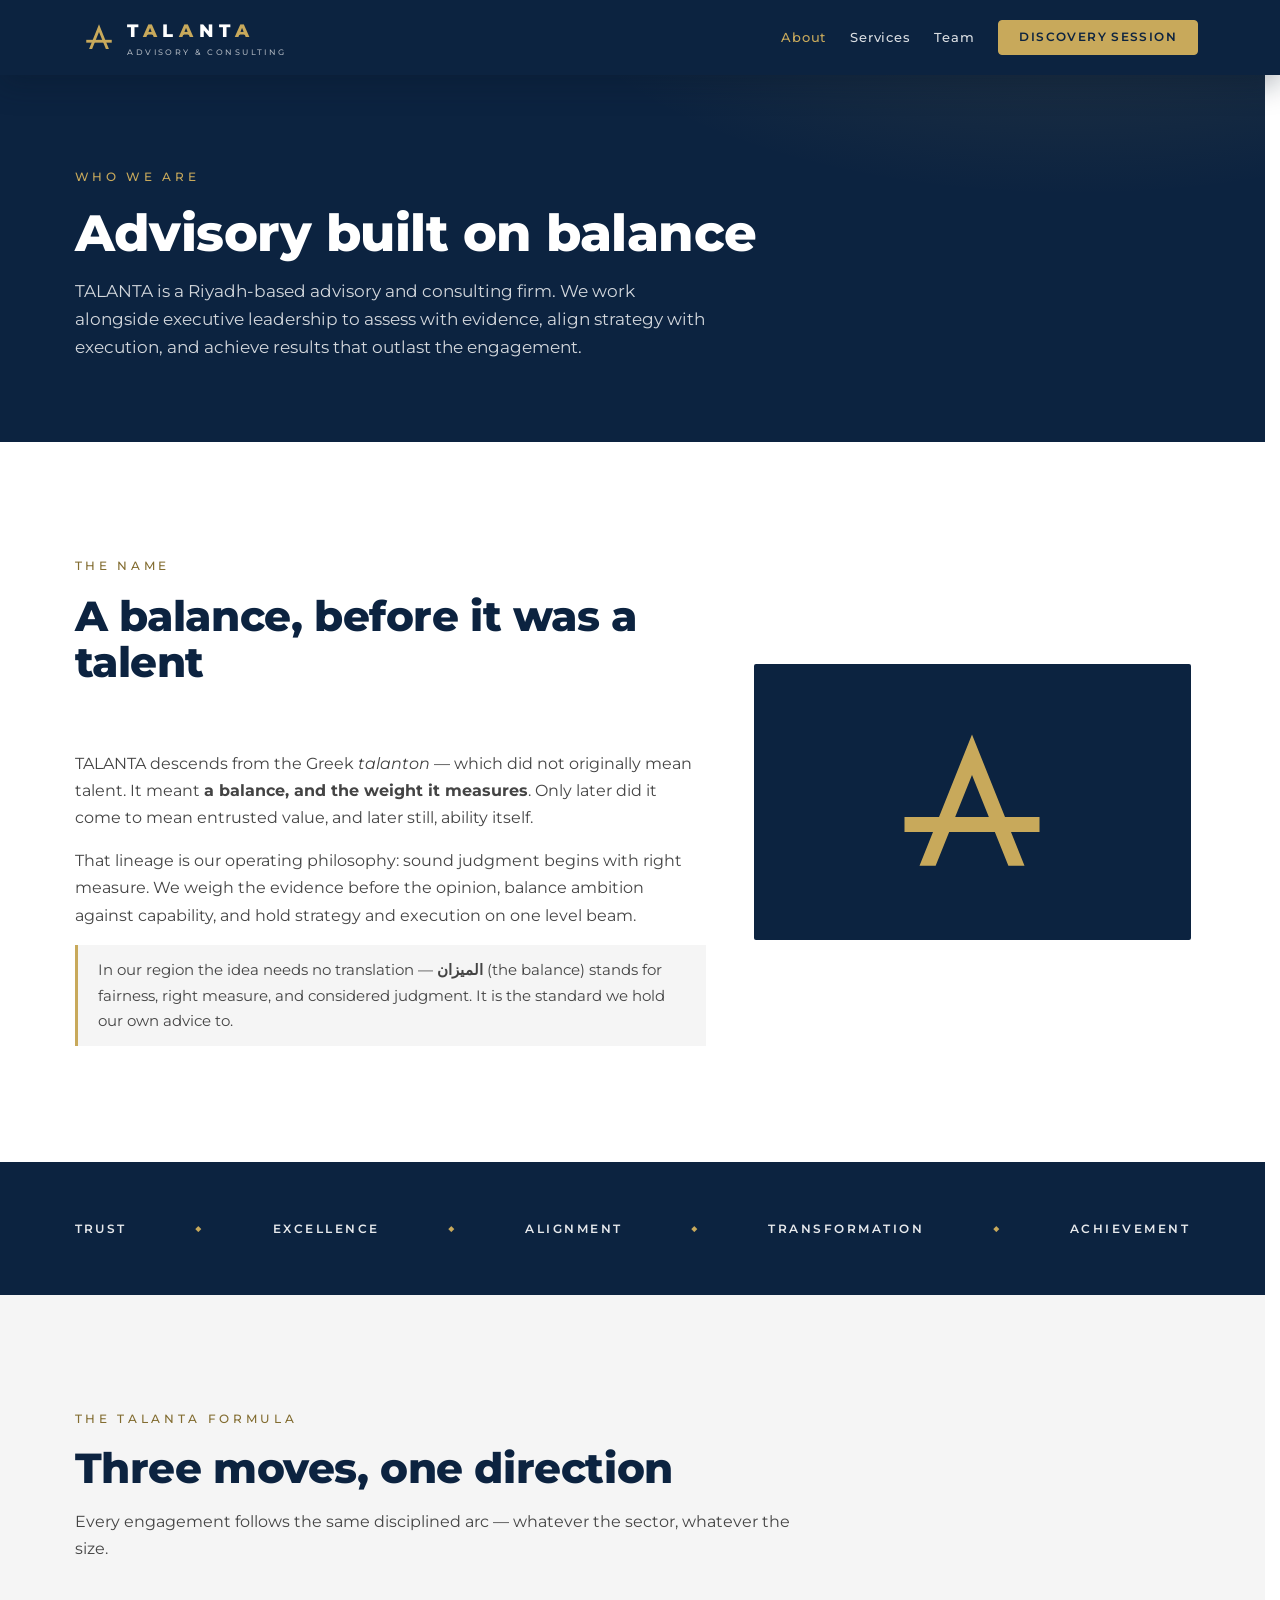
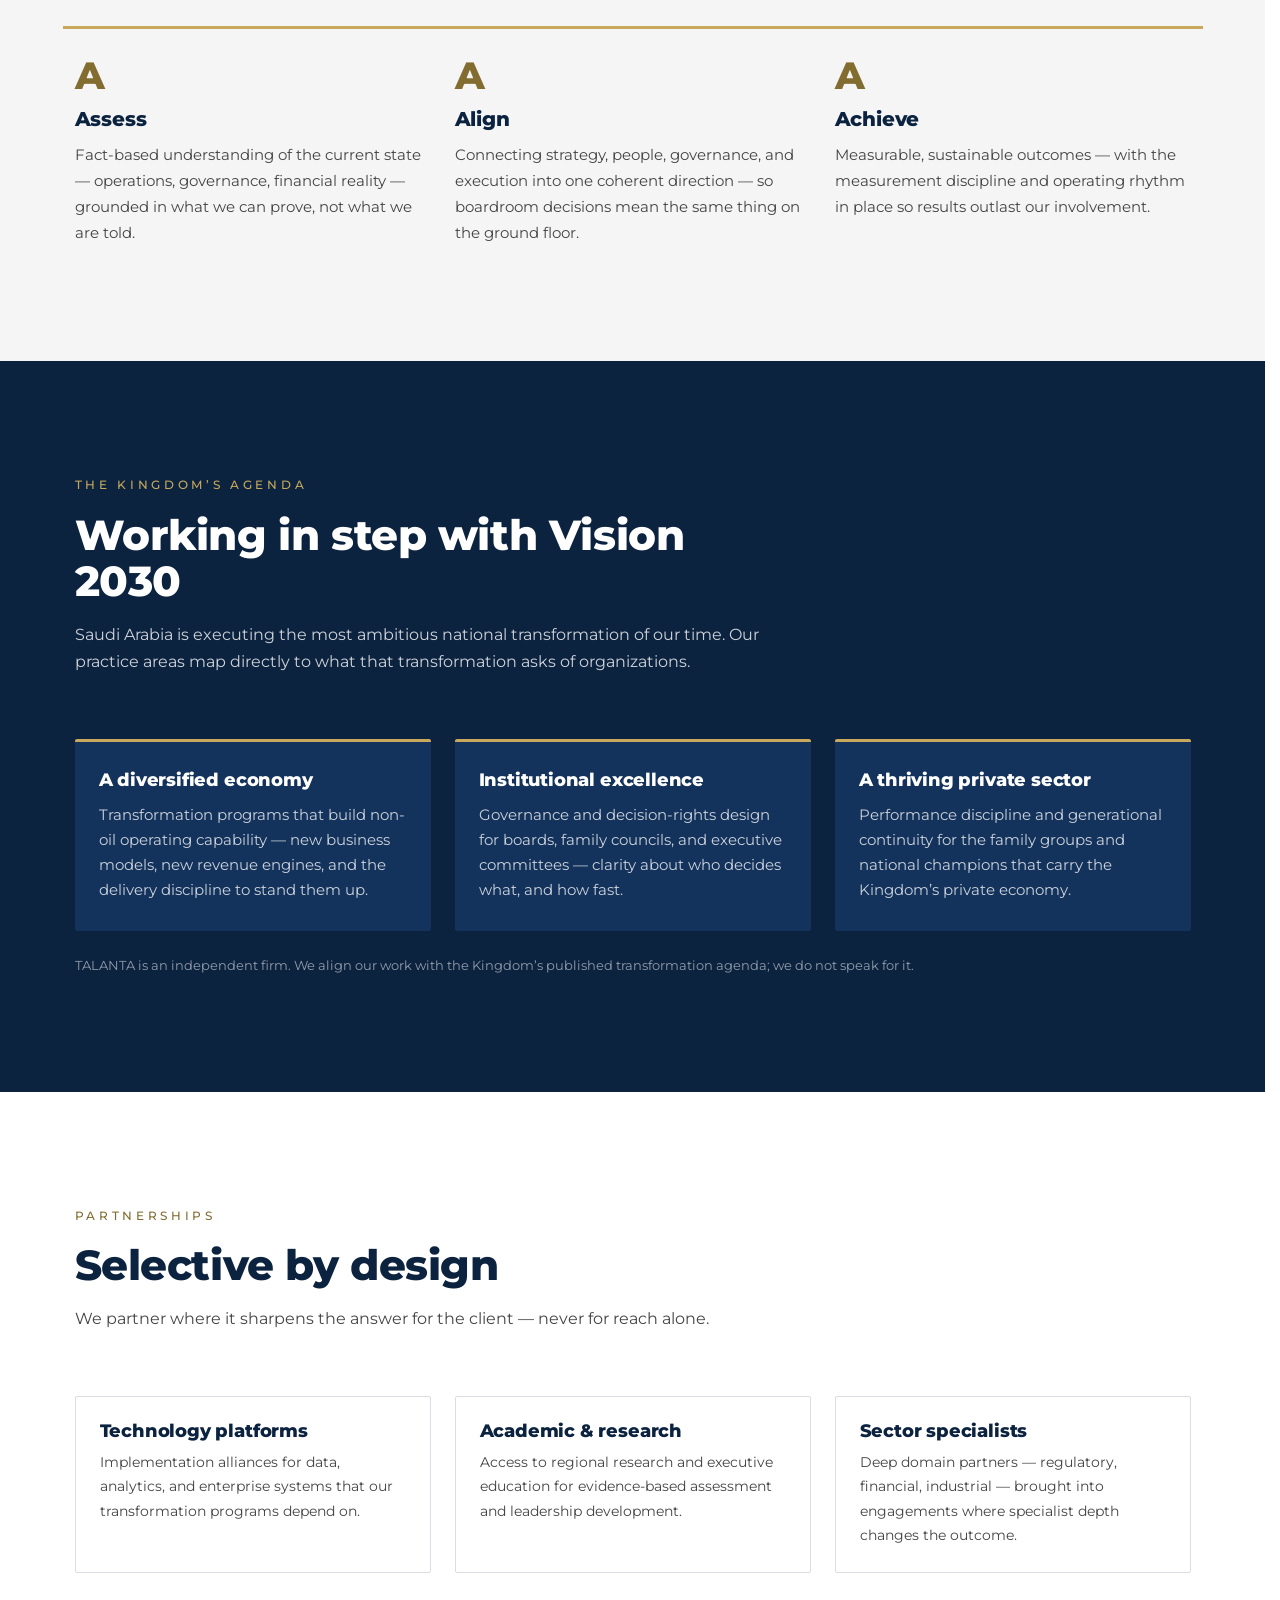
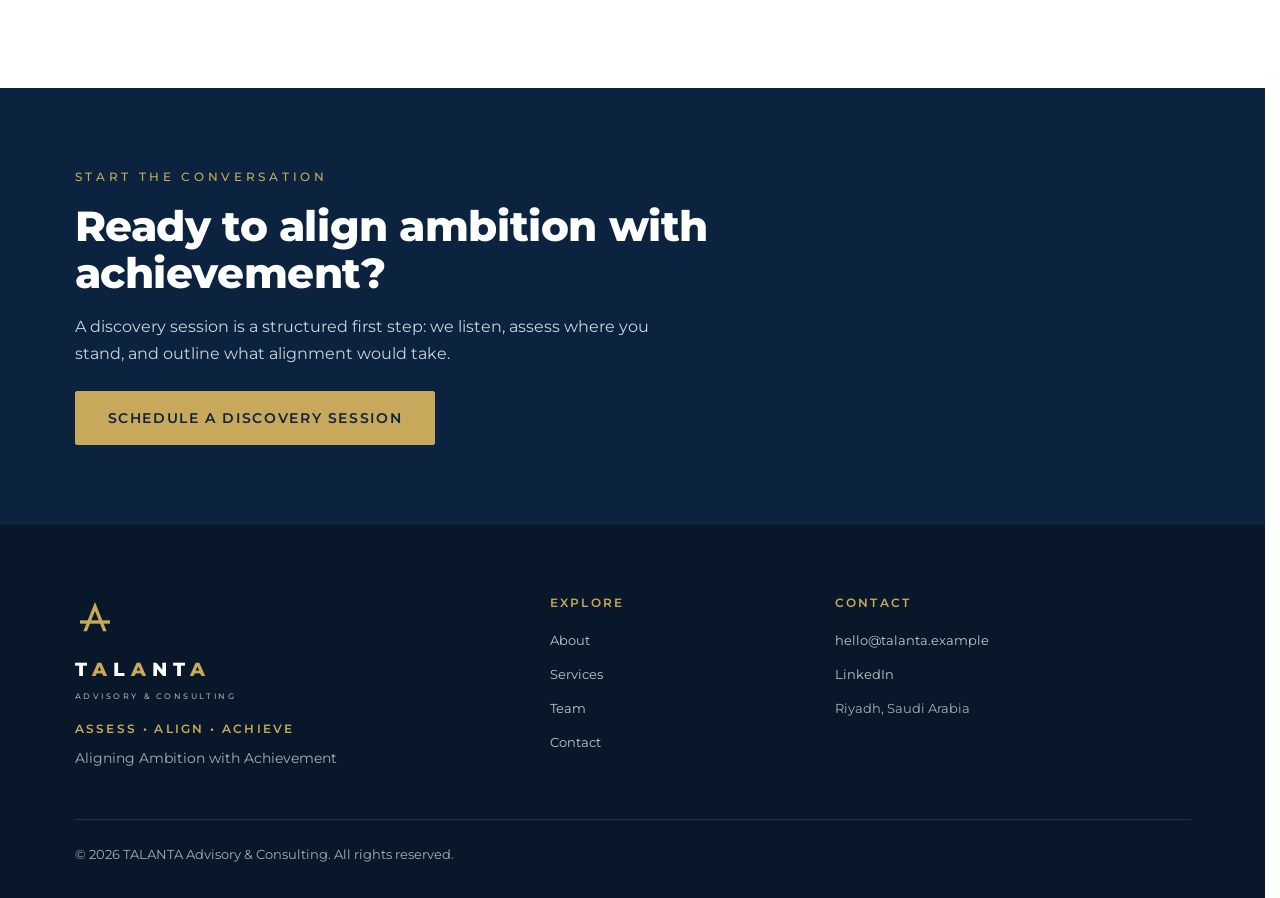
==== commit 93a857f3: "Nav: drop redundant Contact link - the Discovery Session CTA is the contact entry Contact remains re" ====
--- a/about.html
+++ b/about.html
@@ -61,7 +61,6 @@
       <a class="nav-a" href="about.html" aria-current="page">About</a>
       <a class="nav-a" href="services.html">Services</a>
       <a class="nav-a" href="team.html">Team</a>
-      <a class="nav-a" href="contact.html">Contact</a>
       <a class="btn btn-tal-gold btn-sm nav-cta-btn" href="contact.html">Discovery Session</a>
     </div>
   </div>
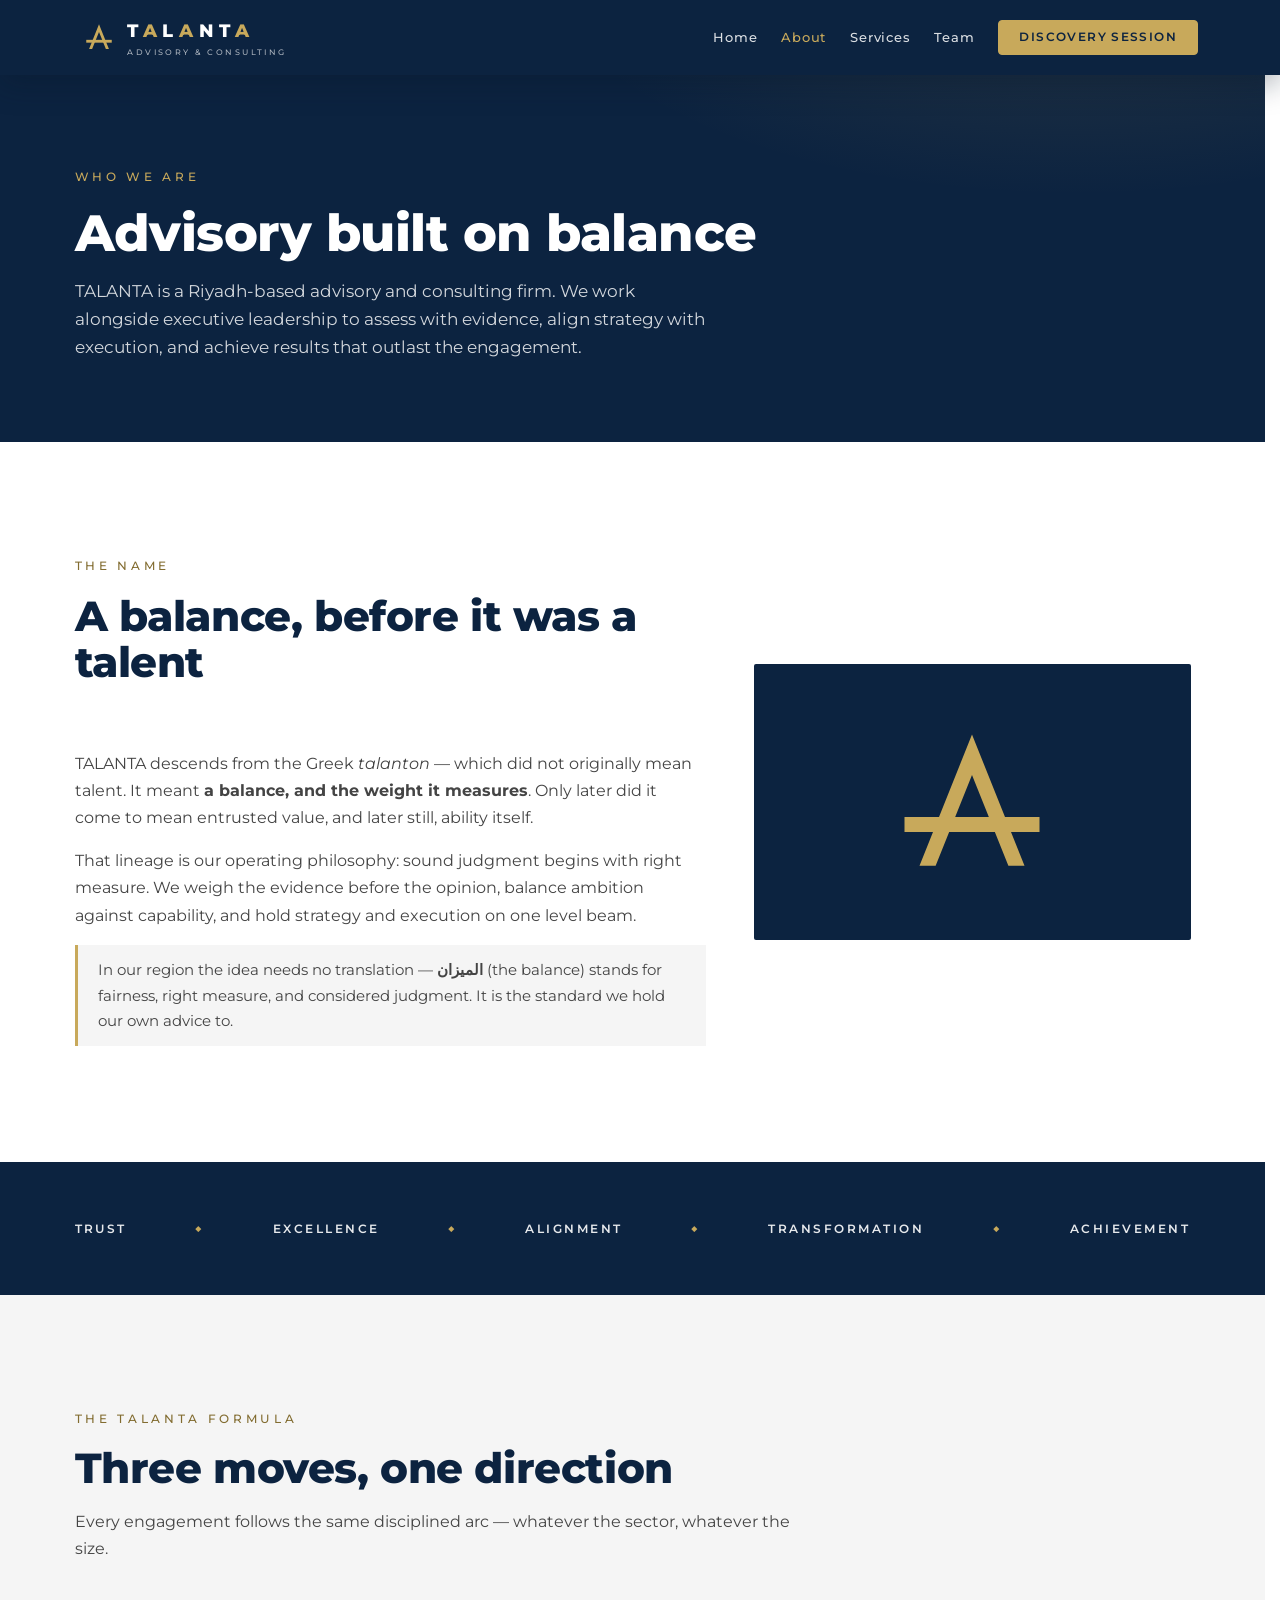
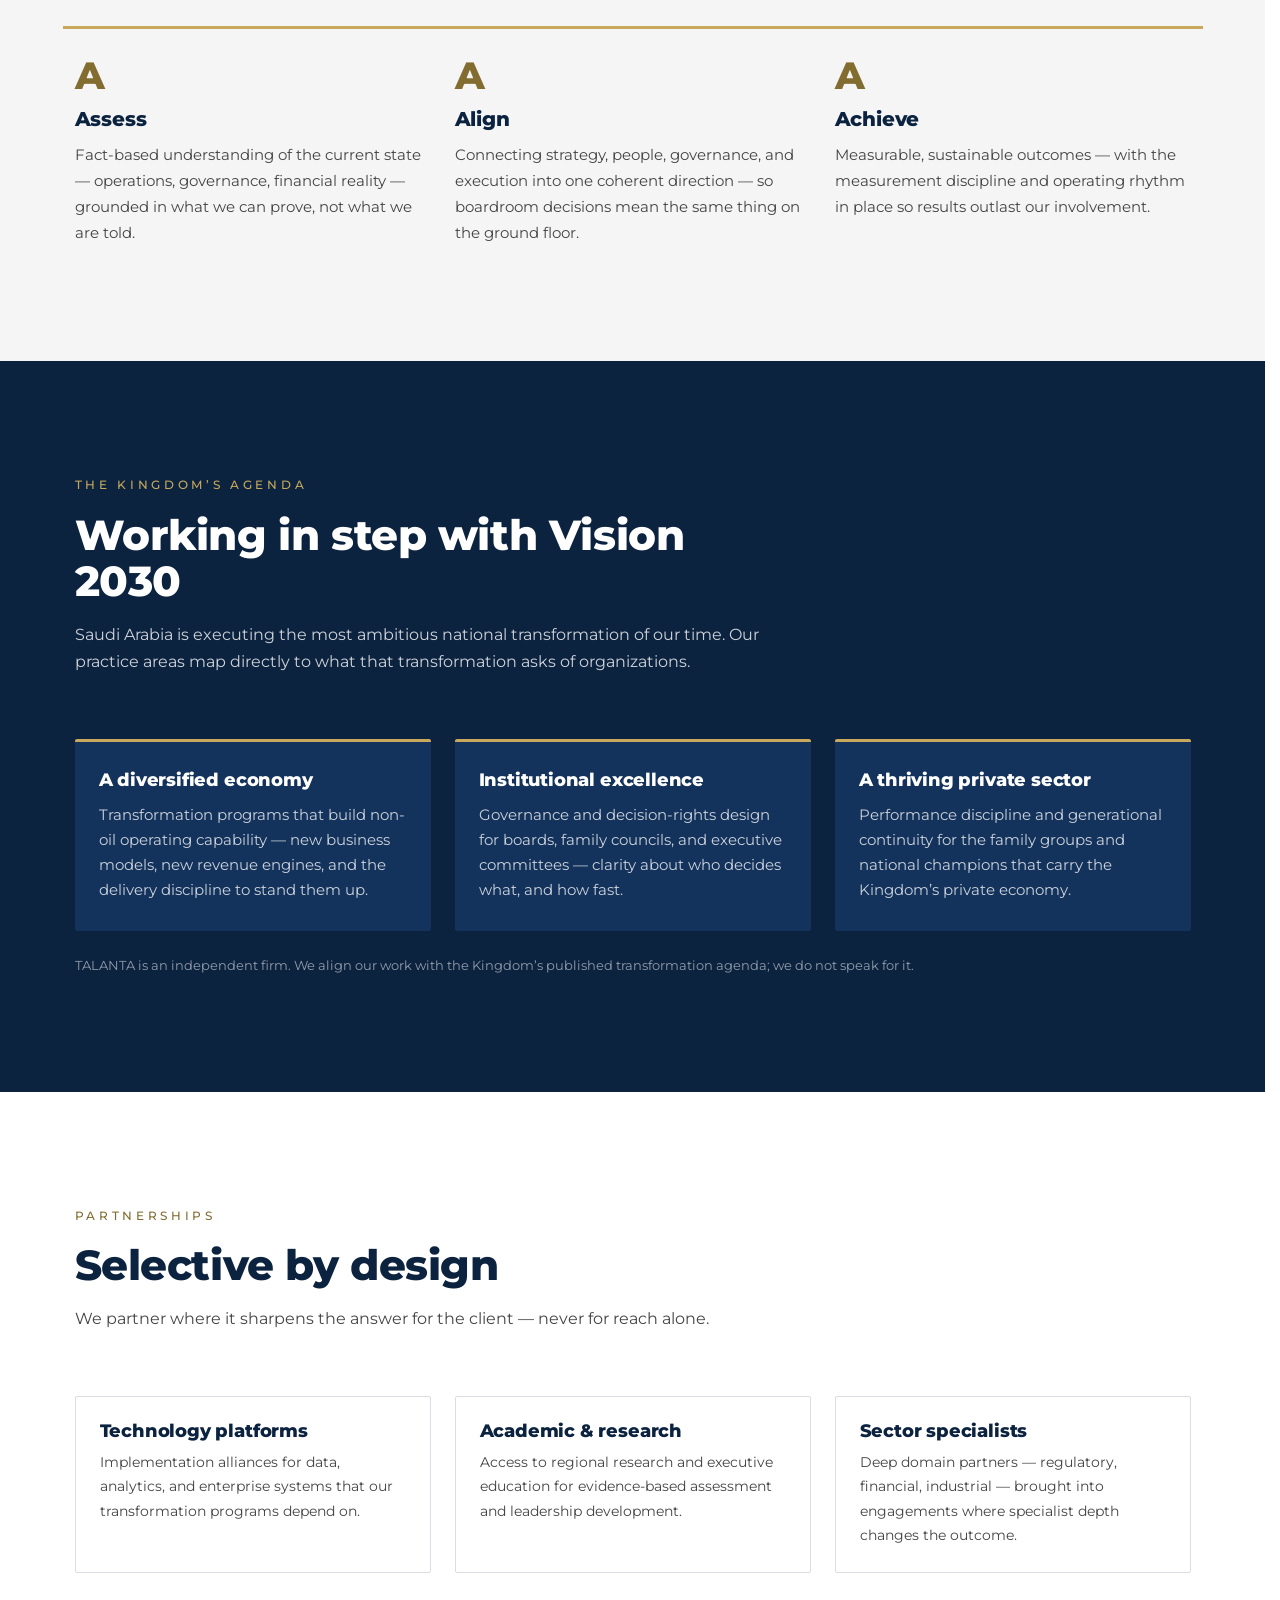
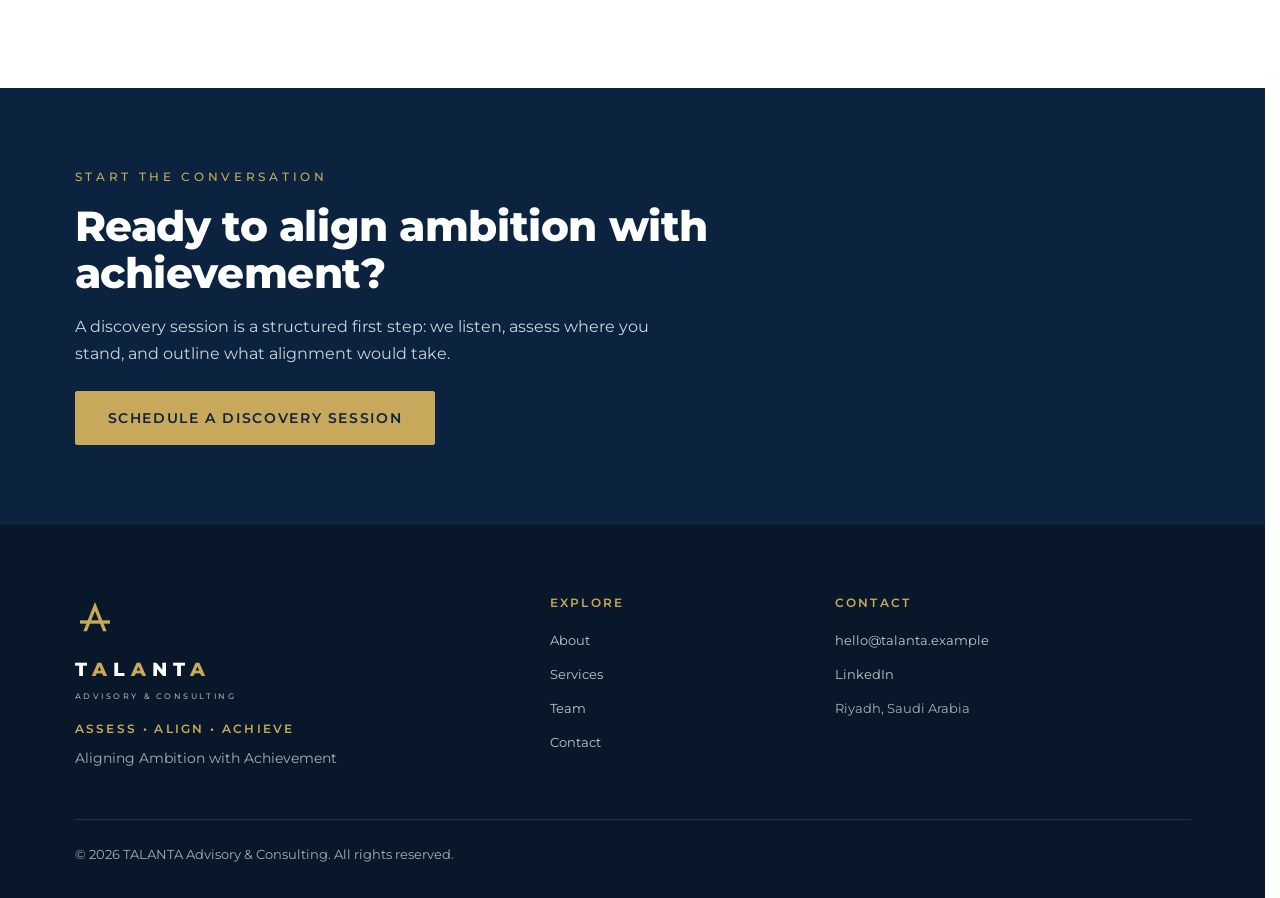
==== commit b18c9f63: "Nav: add explicit Home link as first item across all pages Home points to talanta-homepage.html; mar" ====
--- a/about.html
+++ b/about.html
@@ -58,6 +58,7 @@
       <svg width="22" height="16" viewBox="0 0 22 16" fill="none" stroke="currentColor" stroke-width="2" aria-hidden="true"><path d="M1 1h20M1 8h20M1 15h20"/></svg>
     </button>
     <div class="collapse d-md-flex align-items-md-center gap-md-4 nav-links" id="navLinks">
+      <a class="nav-a" href="talanta-homepage.html">Home</a>
       <a class="nav-a" href="about.html" aria-current="page">About</a>
       <a class="nav-a" href="services.html">Services</a>
       <a class="nav-a" href="team.html">Team</a>
